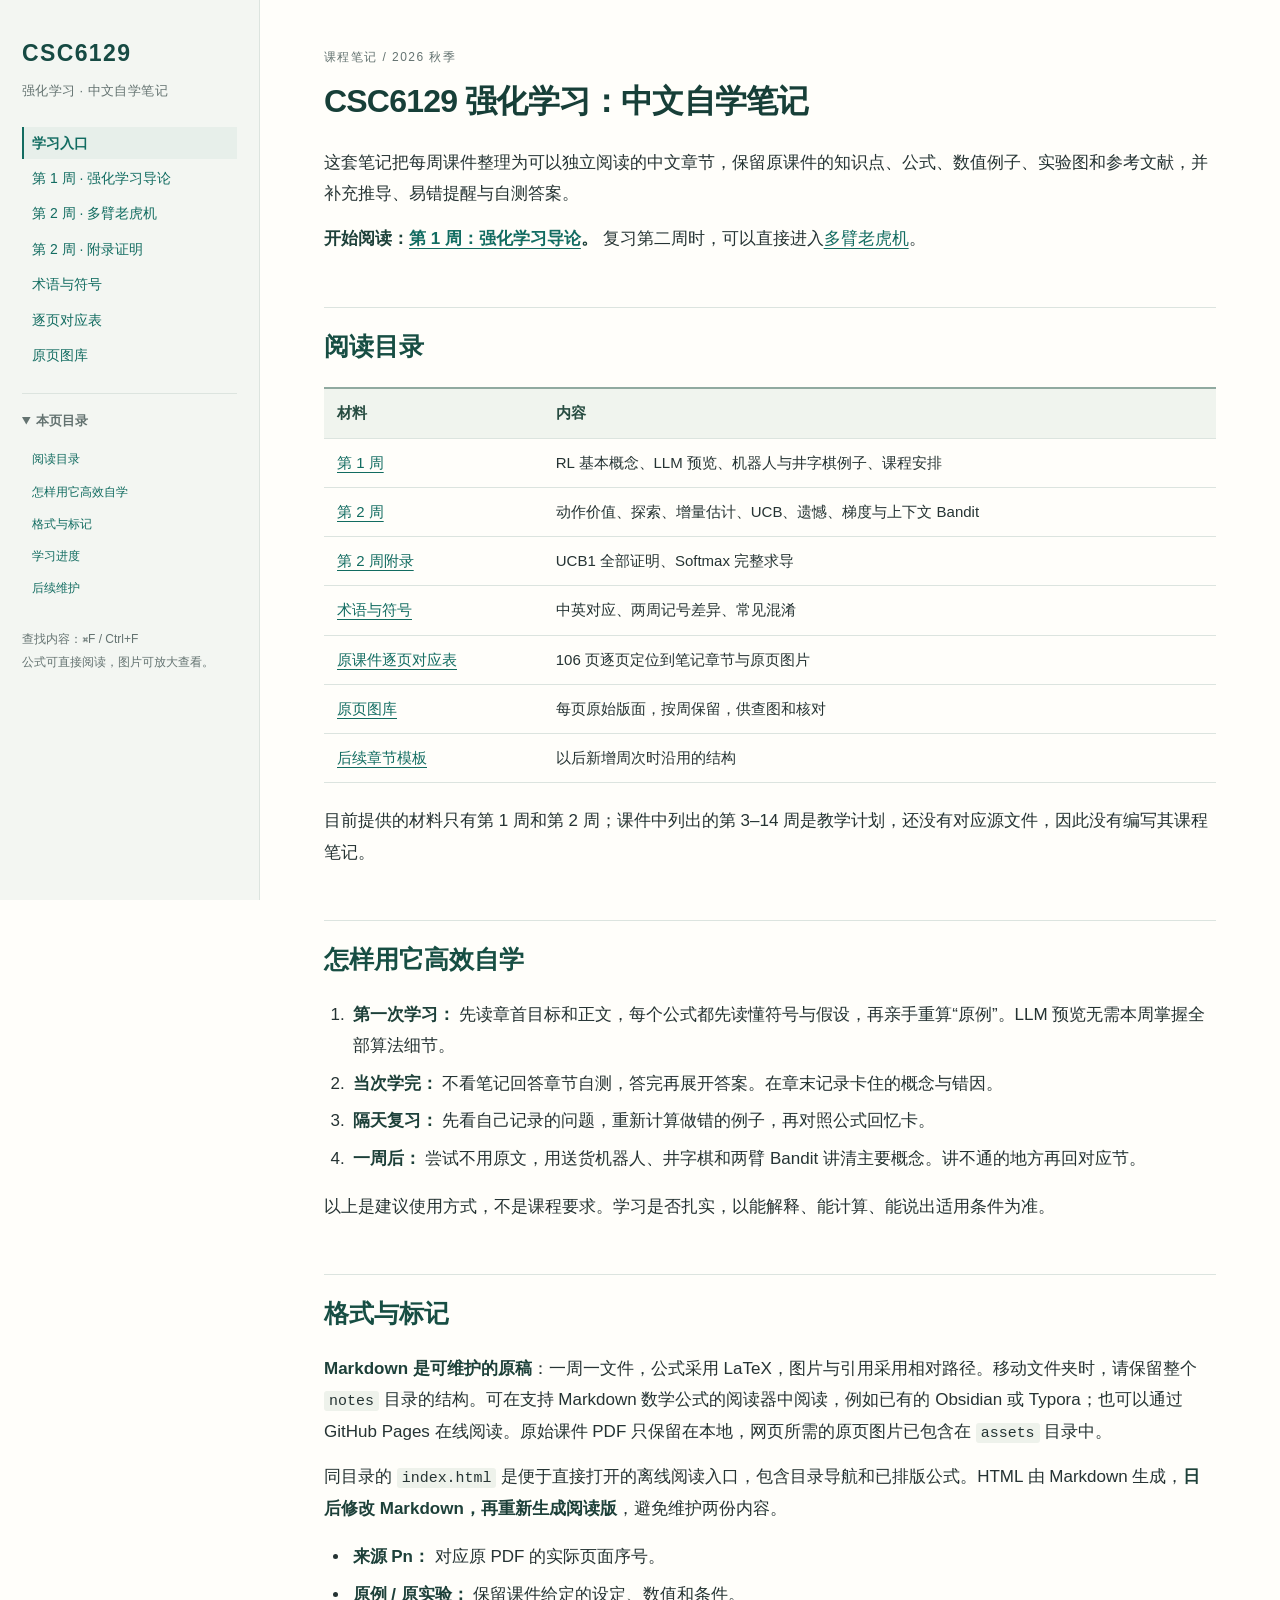
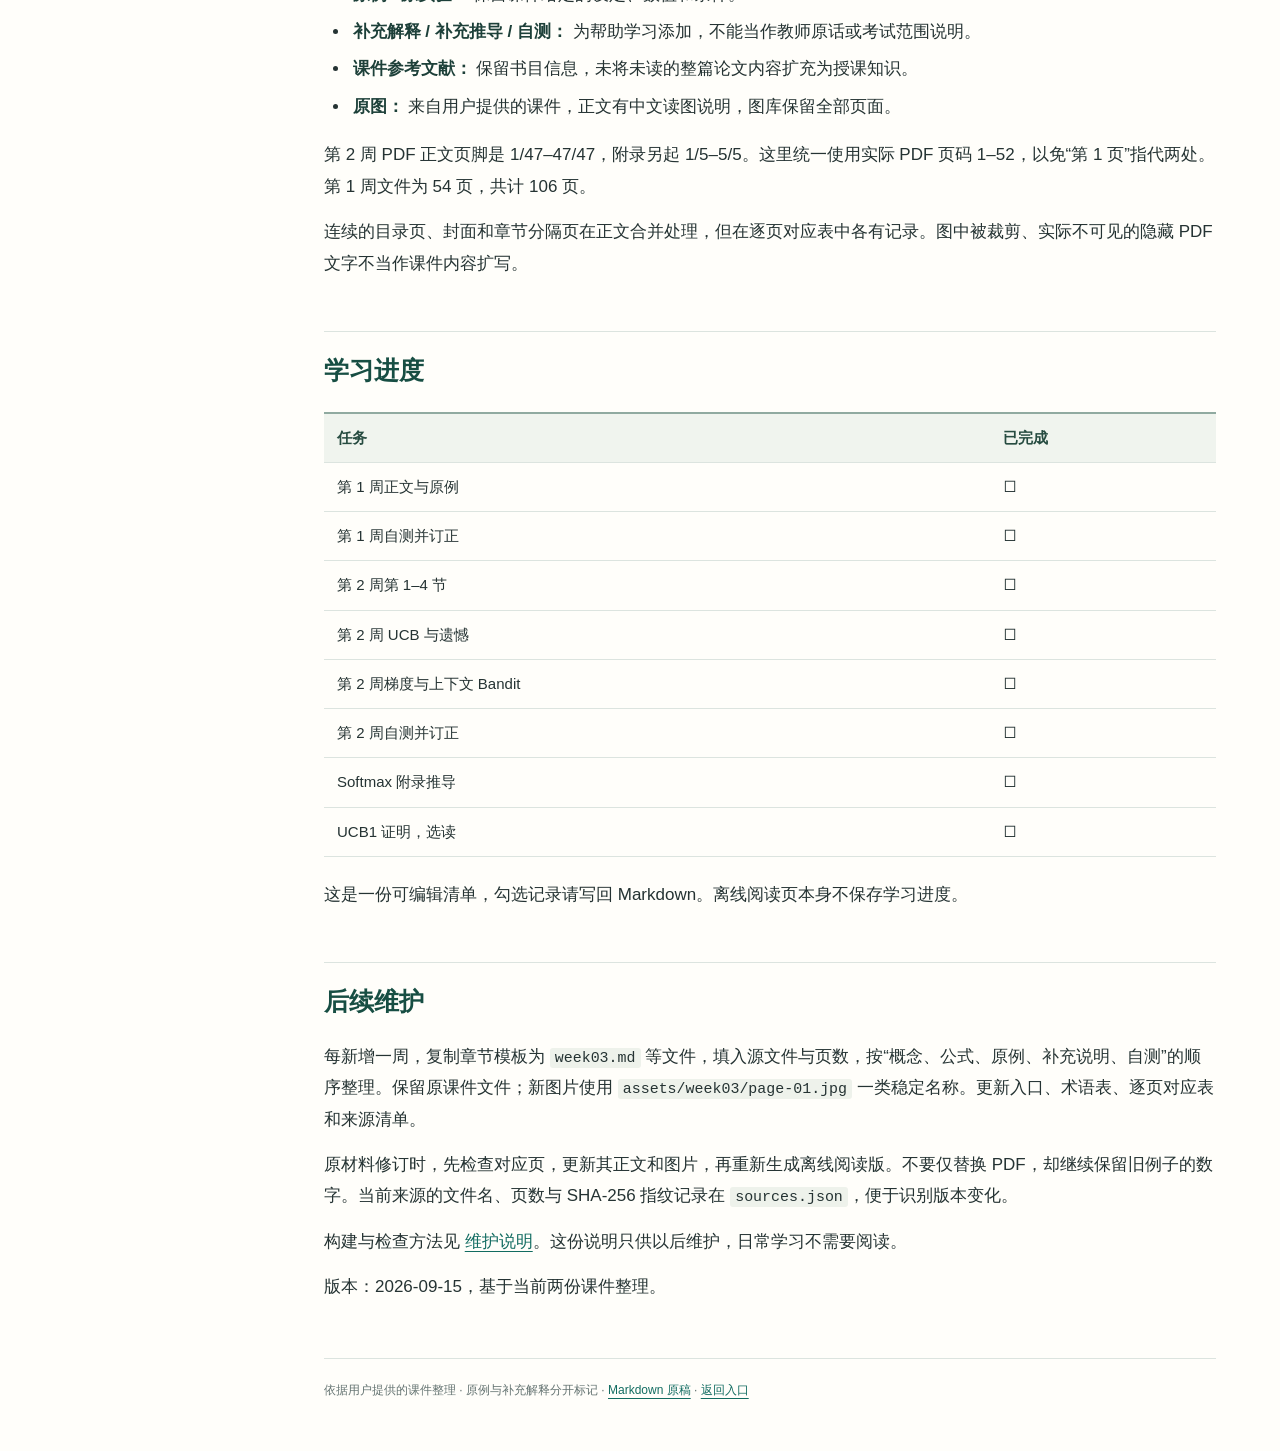
==== index.html @ 7288b01e "Make Pages root open the notes site" ====
<!doctype html>
<html lang="zh-CN">
  <head>
    <meta charset="utf-8">
    <meta name="viewport" content="width=device-width, initial-scale=1">
    <meta http-equiv="refresh" content="0; url=notes/">
    <title>强化学习中文自学笔记</title>
  </head>
  <body>
    <p>正在打开阅读入口……</p>
    <p><a href="notes/">如果没有自动跳转，请点击这里</a></p>
  </body>
</html>
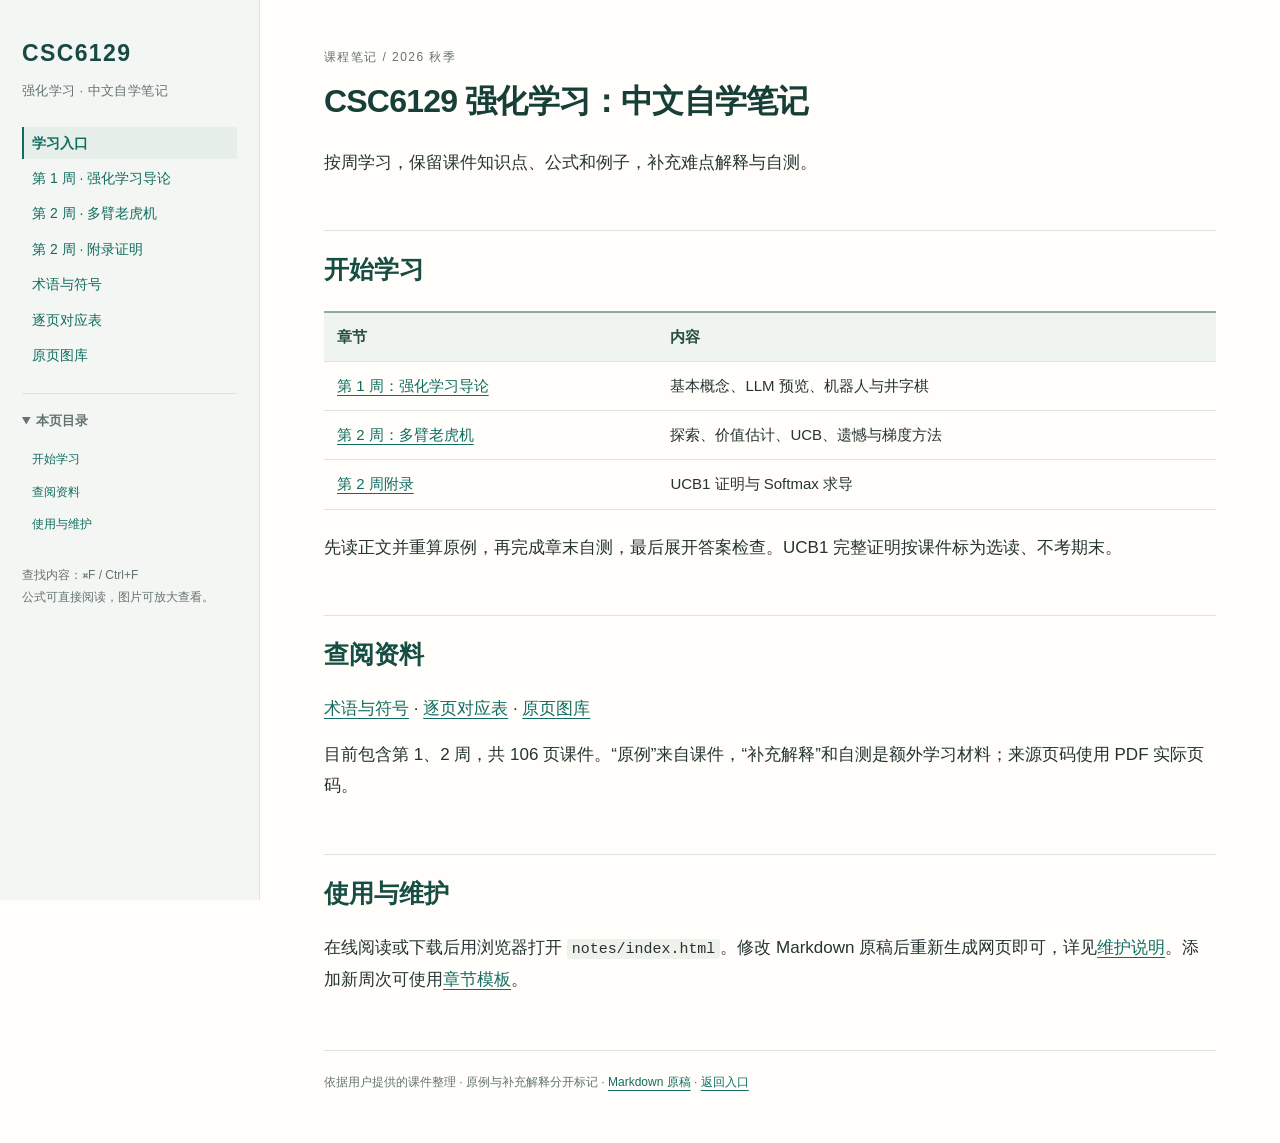
==== commit 0e5bc6d4: "Simplify study notes entry and fix local redirect" ====
--- a/index.html
+++ b/index.html
@@ -3,11 +3,11 @@
   <head>
     <meta charset="utf-8">
     <meta name="viewport" content="width=device-width, initial-scale=1">
-    <meta http-equiv="refresh" content="0; url=notes/">
+    <meta http-equiv="refresh" content="0; url=notes/index.html">
     <title>强化学习中文自学笔记</title>
   </head>
   <body>
     <p>正在打开阅读入口……</p>
-    <p><a href="notes/">如果没有自动跳转，请点击这里</a></p>
+    <p><a href="notes/index.html">如果没有自动跳转，请点击这里</a></p>
   </body>
 </html>
